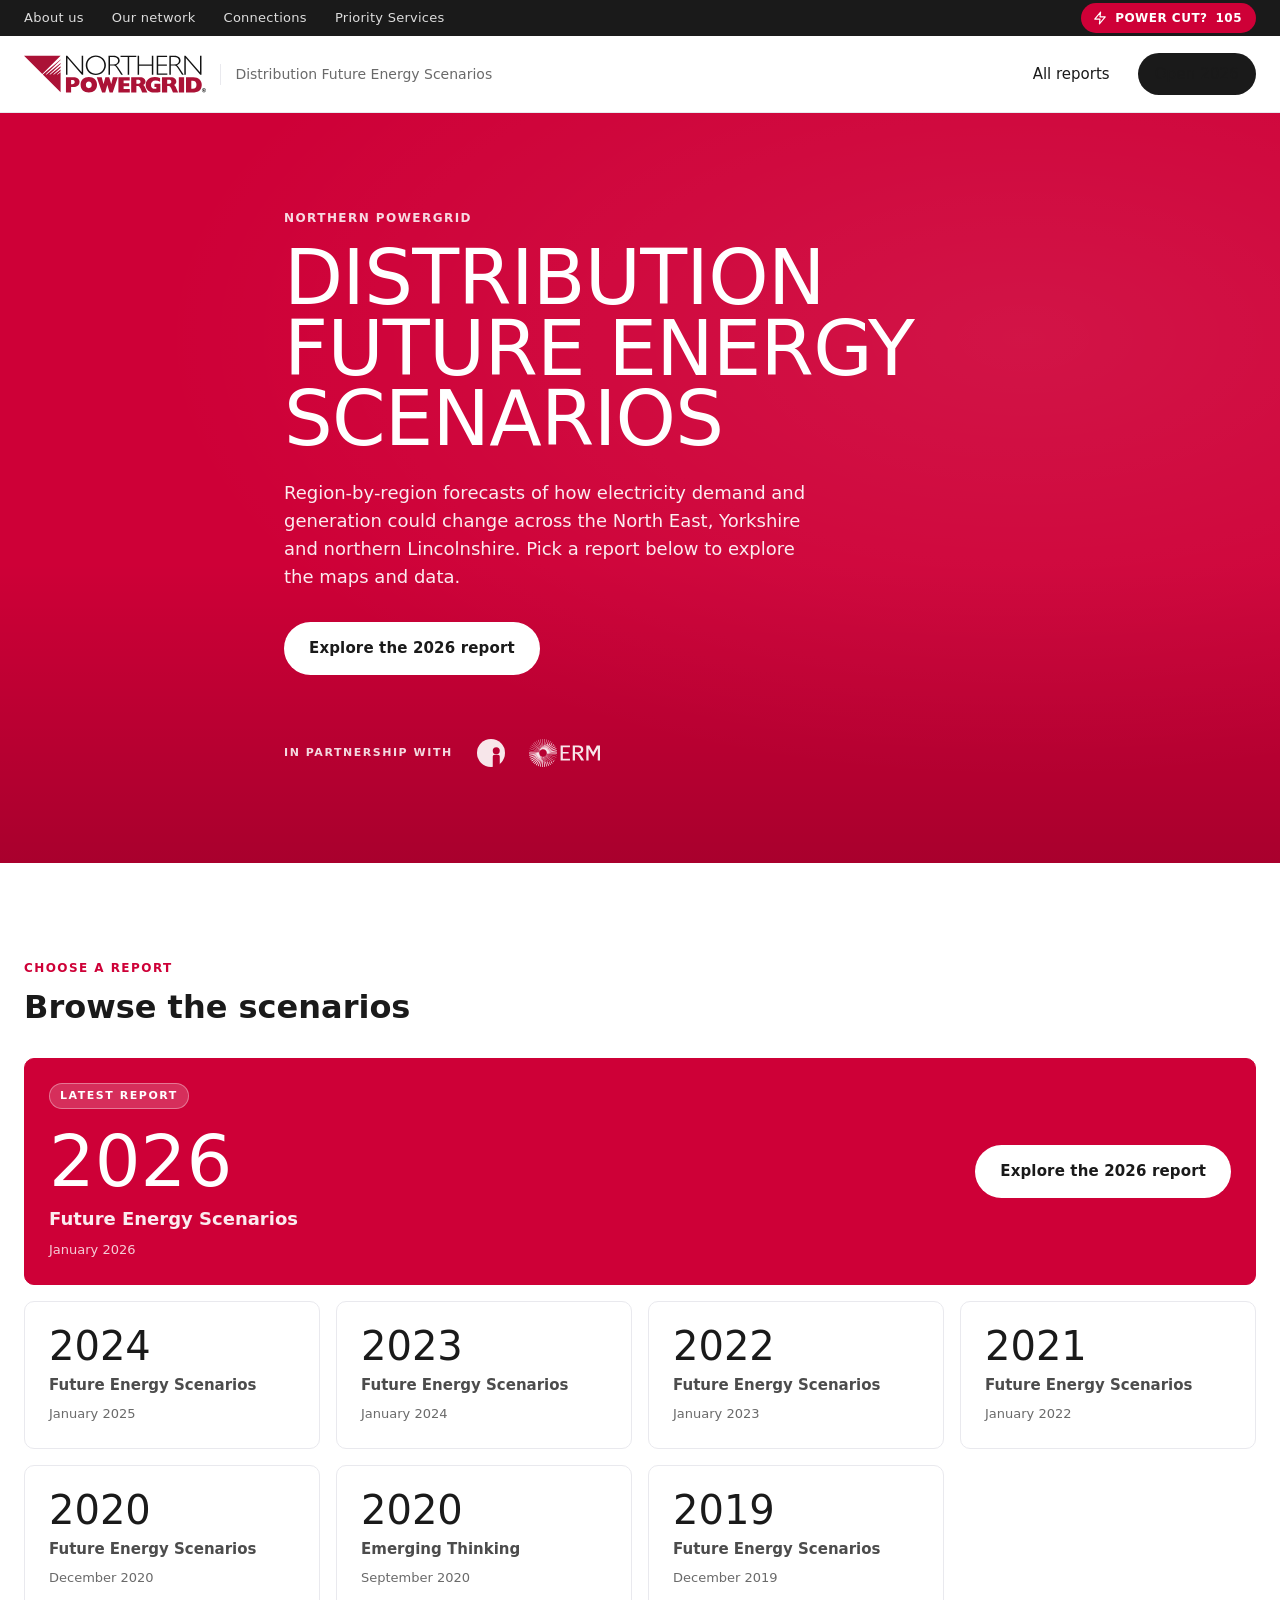
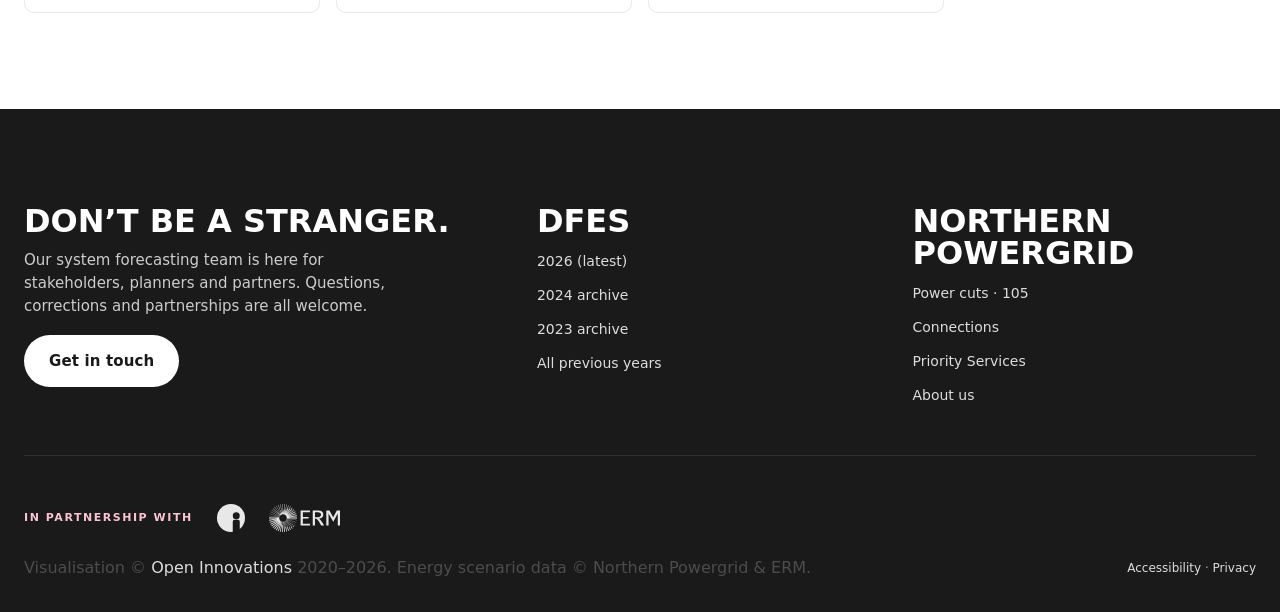
==== index.html @ 03732879 "Rebuild root landing page on the 2026 design system Replace the legacy ODI Leeds landing page with o" ====
<!DOCTYPE html>
<html lang="en">
<head>
	<meta charset="utf-8" />
	<meta name="viewport" content="width=device-width" />
	<meta http-equiv="Content-Security-Policy" content="default-src 'self'; style-src 'self' 'unsafe-inline' https://fonts.googleapis.com; img-src 'self' data:; font-src 'self' https://fonts.gstatic.com; base-uri 'self'; form-action 'self';" />
	<title>Northern Powergrid Distribution Future Energy Scenarios</title>
	<link rel="icon" href="resources/icons/favicon.ico" sizes="any" />
	<link rel="icon" type="image/svg+xml" href="resources/icons/favicon.svg" />
	<link rel="icon" type="image/png" sizes="32x32" href="resources/icons/favicon-32.png" />
	<link rel="icon" type="image/png" sizes="16x16" href="resources/icons/favicon-16.png" />
	<link rel="apple-touch-icon" sizes="180x180" href="resources/icons/apple-touch-icon.png" />
	<link rel="manifest" href="resources/icons/site.webmanifest" />
	<meta name="theme-color" content="#ce0037" />
	<link rel="preconnect" href="https://fonts.googleapis.com" />
	<link rel="preconnect" href="https://fonts.gstatic.com" crossorigin />
	<link rel="stylesheet" href="resources/tokens.css" type="text/css" />
	<link rel="stylesheet" href="resources/landing.css" type="text/css" />
</head>
<body class="theme-a">

	<div class="utility-bar">
		<div class="holder">
			<div>
				<a href="https://www.northernpowergrid.com/about-us">About us</a>
				<a href="https://www.northernpowergrid.com/our-future-business-plan">Our network</a>
				<a href="https://www.northernpowergrid.com/connections-and-services">Connections</a>
				<a href="https://www.northernpowergrid.com/priority-services">Priority Services</a>
			</div>
			<a href="https://www.northernpowergrid.com/power-cuts" class="powercut">
				<svg width="12" height="12" viewBox="0 0 24 24" fill="none" stroke="currentColor" stroke-width="2" stroke-linecap="round" stroke-linejoin="round" aria-hidden="true"><polygon points="13 2 3 14 12 14 11 22 21 10 12 10 13 2"/></svg>
				Power cut? <span>105</span>
			</a>
		</div>
	</div>

	<header class="site-header">
		<div class="holder">
			<a href="./" class="brand">
				<img src="resources/npg-logo.svg" alt="Northern Powergrid" />
				<span class="breadcrumb">Distribution Future Energy Scenarios</span>
			</a>
			<nav class="site-nav" aria-label="Primary">
				<a href="#reports">All reports</a>
				<a href="2026-DFES/index.html" class="btn btn--dark btn--sm">Open 2026</a>
			</nav>
		</div>
	</header>

	<section class="hero">
		<div class="holder">
			<p class="eyebrow">Northern Powergrid</p>
			<h1>Distribution Future Energy Scenarios</h1>
			<p class="lede">Region-by-region forecasts of how electricity demand and generation could change across the North East, Yorkshire and northern Lincolnshire. Pick a report below to explore the maps and data.</p>
			<div class="hero-cta">
				<a href="2026-DFES/index.html" class="btn btn--primary">Explore the 2026 report</a>
			</div>
			<div class="partners">
				<span class="partner-eye">In partnership with</span>
				<div class="partner-row">
					<a href="https://open-innovations.org/" title="Open Innovations"><img alt="Open Innovations" src="resources/logos/oi-square-white.svg" /></a>
					<a href="https://www.erm.com/" title="ERM"><img alt="ERM" src="resources/logos/erm.svg" /></a>
				</div>
			</div>
		</div>
	</section>

	<section class="reports" id="reports">
		<div class="holder">
			<p class="eyebrow">Choose a report</p>
			<h2>Browse the scenarios</h2>
			<div class="year-grid">
				<a class="year-card year-card--latest" href="2026-DFES/index.html">
					<span class="year-card__text">
						<span class="year-card__badge">Latest report</span>
						<span class="year-card__num">2026</span>
						<span class="year-card__label">Future Energy Scenarios</span>
						<time datetime="2026-01">January 2026</time>
					</span>
					<span class="btn btn--primary">Explore the 2026 report</span>
				</a>
				<a class="year-card" href="2024-DFES/index.html">
					<span class="year-card__num">2024</span>
					<span class="year-card__label">Future Energy Scenarios</span>
					<time datetime="2025-01">January 2025</time>
				</a>
				<a class="year-card" href="2023-DFES/index.html">
					<span class="year-card__num">2023</span>
					<span class="year-card__label">Future Energy Scenarios</span>
					<time datetime="2024-01">January 2024</time>
				</a>
				<a class="year-card" href="2022-DFES/index.html">
					<span class="year-card__num">2022</span>
					<span class="year-card__label">Future Energy Scenarios</span>
					<time datetime="2023-01">January 2023</time>
				</a>
				<a class="year-card" href="2021-DFES/index.html">
					<span class="year-card__num">2021</span>
					<span class="year-card__label">Future Energy Scenarios</span>
					<time datetime="2022-01">January 2022</time>
				</a>
				<a class="year-card" href="2020-DFES/index.html">
					<span class="year-card__num">2020</span>
					<span class="year-card__label">Future Energy Scenarios</span>
					<time datetime="2020-12">December 2020</time>
				</a>
				<a class="year-card" href="2020-emerging-thinking/index.html">
					<span class="year-card__num">2020</span>
					<span class="year-card__label">Emerging Thinking</span>
					<time datetime="2020-09">September 2020</time>
				</a>
				<a class="year-card" href="2019-DFES/index.html">
					<span class="year-card__num">2019</span>
					<span class="year-card__label">Future Energy Scenarios</span>
					<time datetime="2019-12">December 2019</time>
				</a>
			</div>
		</div>
	</section>

	<footer class="site-footer">
		<div class="holder">
			<div class="footer-top">
				<div>
					<h4>Don&rsquo;t be a stranger.</h4>
					<p>Our system forecasting team is here for stakeholders, planners and partners. Questions, corrections and partnerships are all welcome.</p>
					<a href="mailto:System.Forecasting@Northernpowergrid.com?subject=Northern%20Powergrid%20DFES" class="btn btn--primary">Get in touch</a>
				</div>
				<div class="footer-col">
					<h4>DFES</h4>
					<ul>
						<li><a href="2026-DFES/index.html">2026 (latest)</a></li>
						<li><a href="2024-DFES/index.html">2024 archive</a></li>
						<li><a href="2023-DFES/index.html">2023 archive</a></li>
						<li><a href="#reports">All previous years</a></li>
					</ul>
				</div>
				<div class="footer-col">
					<h4>Northern Powergrid</h4>
					<ul>
						<li><a href="https://www.northernpowergrid.com/power-cuts">Power cuts &middot; 105</a></li>
						<li><a href="https://www.northernpowergrid.com/connections-and-services">Connections</a></li>
						<li><a href="https://www.northernpowergrid.com/priority-services">Priority Services</a></li>
						<li><a href="https://www.northernpowergrid.com/about-us">About us</a></li>
					</ul>
				</div>
			</div>

			<div class="partners">
				<span class="partner-eye">In partnership with</span>
				<div class="partner-row">
					<a href="https://open-innovations.org/" title="Open Innovations"><img alt="Open Innovations" src="resources/logos/oi-square-white.svg" /></a>
					<a href="https://www.erm.com/" title="ERM"><img alt="ERM" src="resources/logos/erm.svg" /></a>
				</div>
			</div>

			<div class="footer-bottom">
				<p>Visualisation &copy; <a href="https://open-innovations.org/">Open Innovations</a> 2020&ndash;2026. Energy scenario data &copy; Northern Powergrid &amp; ERM.</p>
				<div>
					<a href="https://www.northernpowergrid.com/accessibility">Accessibility</a> &middot; <a href="https://www.northernpowergrid.com/privacy">Privacy</a>
				</div>
			</div>
		</div>
	</footer>
</body>
</html>
---- resources/tokens.css ----
/* =====================================================================
   Northern Powergrid, Design Tokens + Typography
   Source: Northern Powergrid Brand Guidelines v1 / 2025
   ---------------------------------------------------------------------
   Raw palette aligns with the 2025 brand guide (NPG Red #CE0037, Warm
   Maroon #651D32, Procced Black #1A1A1A). Do NOT consume raw tokens
   inside components; consume semantic tokens (--text-color-1,
   --input-color-5 etc.) so the six-theme system works.

   Note: the live site themes.css still ships the pre-2025 hexes
   (#ab1236 etc). This system leads that update; in new design work,
   these are the correct values to use.
   ===================================================================== */

/* ------------------------------
   Fonts, confirmed by brand team
   Display: Bebas Neue, the heavy condensed UPPERCASE face
   ("POWERING AHEAD WHATEVER THE WEATHER", "DON'T BE A STRANGER").
   Body: DM Sans, the humanist sans-serif for UI, body, navigation.
   ------------------------------ */
@import url('https://fonts.googleapis.com/css2?family=Bebas+Neue&family=DM+Sans:opsz,wght@9..40,400;9..40,500;9..40,600;9..40,700&display=swap');

:root {
  /* || PRIMARY, NPG Red #CE0037 (Brand Guide 4.3) */
  --red-100: #ce0037;
  --red-90:  #d31a4b;
  --red-80:  #d8335f;
  --red-70:  #dd4d73;
  --red-60:  #e36b8b;
  --red-50:  #e98ca5;
  --red-40:  #efadbf;
  --red-30:  #f5ccd7;
  --red-20:  #f9e0e7;
  --red-10:  #fcf0f3;
  --red-5:   #fef7f9;

  /* || PRIMARY, Procced Black #1A1A1A (Brand Guide 4.3) */
  --black-100: #1a1a1a;
  --black-95:  #252525;
  --black-90:  #313131;
  --black-80:  #4c4c4c;
  --black-70:  #6a6a6a;
  --black-60:  #888888;
  --black-50:  #989898;
  --black-40:  #afafaf;
  --black-30:  #c6c6c6;
  --black-20:  #dddddd;
  --black-10:  #ededed;
  --black-5:   #f6f6f6;

  /* || SECONDARY, Warm Maroon #651D32 (Brand Guide 4.4)
     Token kept under `--purple-*` for back-compat with live themes.css. */
  --white: #ffffff;
  --purple-100: #651d32;
  --purple-90:  #77384b;
  --purple-80:  #8a5363;
  --purple-70:  #9c6e7c;
  --purple-60:  #af8994;
  --purple-50:  #c1a5ad;
  --purple-40:  #d4c0c6;
  --purple-30:  #e3d6da;
  --purple-20:  #f0e8eb;
  --purple-10:  #f7f4f5;
  --purple-5:   #fbf9fa;

  /* || SECONDARY, Steel Grey #B4B4B4 (Brand Guide 4.4) */
  --steel-grey: #b4b4b4;

  /* || ACCENT, Vivid Red / Warm Red family (Brand Guide 4.5, row 4)
     Exact 7-step ramp from the guide. Legacy `--pink-*` names retained. */
  --pink-100: #651d32;  /* Warm Maroon (darkest) */
  --pink-90:  #921938;  /* Warm Red */
  --pink-80:  #b70539;  /* Deep Red */
  --pink-70:  #e40046;  /* Vivid Red */
  --pink-60:  #ff4783;
  --pink-50:  #ff74a1;
  --pink-40:  #ffa3c0;
  --pink-30:  #fac4d2;  /* computed, guide stops at 7 */
  --pink-20:  #fcd7e1;  /* computed */
  --pink-10:  #fdebf0;  /* computed */
  --pink-5:   #fef4f6;  /* computed */

  /* Named aliases for the secondary reds, preferred for new work */
  --vivid-red:    #e40046;
  --deep-red:     #b70539;
  --warm-red:     #921938;
  --warm-maroon:  #651d32;

  /* || ACCENT, Data-viz palette (Brand Guide 4.5)
     Five families × 7 steps, for charts, highlights, complex content.
     Use sparingly and intentionally. */

  /* Golden Amber #FF8E01, warnings, highlights */
  --amber-100: #ff6f00;
  --amber-90:  #ff8e01;
  --amber-80:  #ffb200;
  --amber-70:  #fec107;
  --amber-60:  #ffd200;
  --amber-40:  #ffe981;
  --amber-20:  #fff4c2;

  /* Teal Green #38C598, success, positive, eco */
  --teal-100: #00594d;
  --teal-90:  #017766;
  --teal-80:  #028b77;
  --teal-70:  #31b39f;
  --teal-60:  #5dc1b4;
  --teal-40:  #8fdcce;
  --teal-20:  #d4fff6;

  /* Vivid Blue #0780FD, info, links in accent contexts */
  --blue-100: #002b56;
  --blue-90:  #0351a1;
  --blue-80:  #296dc4;
  --blue-70:  #0099ff;
  --blue-60:  #73b8fd;
  --blue-40:  #a4d0ff;
  --blue-20:  #d1e7ff;

  /* Soft Steel #5840FB, tech/innovation accent (brand guide swatch) */
  --soft-steel-100: #5840fb;

  /* Neutral Grey ramp (Brand Guide 4.5, row 5) */
  --neutral-100: #494949;
  --neutral-90:  #676767;
  --neutral-80:  #727272;
  --neutral-70:  #868686;
  --neutral-60:  #c5c5c5;
  --neutral-40:  #dedede;
  --neutral-20:  #eeeeee;

  /* Legacy Navy tokens, retained for live themes.css compatibility */
  --navy-100: #1e1e51;
  --navy-90:  #353562;
  --navy-80:  #4b4b74;
  --navy-70:  #626285;
  --navy-60:  #787897;
  --navy-50:  #8f8fa8;
  --navy-40:  #a5a5b9;
  --navy-30:  #bcbccb;
  --navy-25:  #f8f8fa;
  --navy-20:  #d2d2dc;
  --navy-10:  #e9e9ee;
  --navy-5:   #f4f4f7;

  /* || UTILITY (legacy), superseded by --teal-* for new work */
  --green-100: #3b7f81;
  --green-60:  #8fdcce;
  --green-40:  #c2ede5;
  --green-10:  #e8f8f6;

  --theme-d-background: #f6f6f6;

  /* || GRADIENT (Brand Guide 4.6)
     Maroon → Deep Red. Use sparingly as backdrop, not main content area. */
  --gradient-maroon-start: #480818;
  --gradient-deepred-end:  #a21033;
  --gradient-brand:    linear-gradient(135deg, #480818 0%, #a21033 100%);
  --gradient-brand-v:  linear-gradient(180deg, #480818 0%, #a21033 100%);
  --gradient-brand-h:  linear-gradient(90deg,  #480818 0%, #a21033 100%);

  /* || TYPOGRAPHY */
  --font-display: 'Bebas Neue', 'Barlow Condensed', 'Oswald', system-ui, sans-serif;
  --font-body:    'DM Sans', system-ui, -apple-system, 'Segoe UI', Roboto, sans-serif;

  /* Type scale */
  --fs-display: 64px;  --lh-display: 0.95;  --tr-display: -0.01em;
  --fs-h1:      44px;  --lh-h1:      1.02;  --tr-h1:      -0.01em;
  --fs-h2:      32px;  --lh-h2:      1.15;
  --fs-h3:      24px;  --lh-h3:      1.25;
  --fs-h4:      18px;  --lh-h4:      1.35;
  --fs-body-lg: 18px;  --lh-body-lg: 1.55;
  --fs-body:    16px;  --lh-body:    1.5;
  --fs-small:   14px;  --lh-small:   1.45;
  --fs-caption: 12px;  --lh-caption: 1.35;
  --fs-eyebrow: 12px;  --tr-eyebrow: 0.12em;

  /* Weights, Bebas Neue only ships 400 */
  --fw-display: 400;
  --fw-heavy: 700;
  --fw-bold: 700;
  --fw-semibold: 600;
  --fw-medium: 500;
  --fw-regular: 400;

  /* Spacing (4px base) */
  --sp-0:  0;
  --sp-1:  4px;
  --sp-2:  8px;
  --sp-3:  12px;
  --sp-4:  16px;
  --sp-5:  24px;
  --sp-6:  32px;
  --sp-7:  48px;
  --sp-8:  64px;
  --sp-9:  96px;
  --sp-10: 128px;

  /* Radius */
  --r-sm:   6px;   /* inputs, chips */
  --r-md:   10px;  /* cards */
  --r-lg:   16px;  /* large surfaces */
  --r-pill: 999px; /* primary CTAs */

  /* Elevation; almost always 'none' on NP. Cards use 1px border */
  --shadow-none: none;
  --shadow-sm:   0 1px 2px rgba(19,19,19,0.06);
  --shadow-md:   0 4px 12px rgba(19,19,19,0.08);
  --shadow-lg:   0 12px 32px rgba(19,19,19,0.12);

  /* Motion */
  --dur-fast:   150ms;
  --dur-normal: 200ms;
  --dur-slow:   300ms;
  --ease-std:   cubic-bezier(0.2, 0, 0, 1);
  --ease-enter: cubic-bezier(0, 0, 0, 1);
  --ease-exit:  cubic-bezier(0.4, 0, 1, 1);

  /* Layout */
  --max-content-width: 1280px;
  --gutter-desktop: 24px;
  --gutter-mobile:  16px;
  --min-tap-target: 44px;
}

/* =====================================================================
   THEMES, verbatim from production themes.css
   Every component consumes these semantic tokens, never raw palette.
   ===================================================================== */

.theme-a,
:root {
  --text-color-1:           var(--black-100);
  --text-color-2:           var(--black-80);
  --text-color-3:           var(--black-70);
  --text-color-disabled:    var(--black-50);
  --text-color-featured:    var(--red-100);
  --background-color:       var(--white);
  --background-color-breadcrumb: var(--purple-5);
  --bullet-color:           var(--purple-10);
  --download-link-border:   var(--black-100);
  --download-link-focus:    var(--purple-20);
  --featured-news-hover-background: var(--red-100);
  --timeline-color-1:       var(--purple-100);
  --timeline-color-2:       var(--white);
  --timeline-color-3:       var(--black-100);
  --bg-image-hover-background: var(--red-100);
  --carousel-navigation-color: var(--navy-10);
  --card-border-color:      var(--navy-10);
  --input-color-1:          var(--white);
  --input-color-2:          var(--black-100);
  --input-color-3:          var(--navy-20);
  --input-color-4:          var(--purple-20);
  --input-color-5:          var(--red-100);
  --input-color-6:          var(--black-60);
  --input-color-7:          var(--navy-5);
}
.theme-a { background-color: var(--background-color); }

.theme-b {
  --text-color-1:           var(--white);
  --text-color-2:           var(--black-10);
  --text-color-3:           var(--black-10);
  --text-color-disabled:    var(--black-40);
  --background-color:       var(--black-100);
  --background-color-breadcrumb: var(--black-90);
  --bullet-color:           var(--black-80);
  --download-link-border:   var(--white);
  --download-link-focus:    var(--purple-20);
  --timeline-color-1:       var(--red-20);
  --timeline-color-2:       var(--black-100);
  --timeline-color-3:       var(--black-50);
  --carousel-navigation-color: var(--black-80);
  --card-border-color:      var(--black-80);
  background-color: var(--background-color);
}

.theme-c {
  --text-color-1:           var(--white);
  --text-color-2:           var(--white);
  --text-color-3:           var(--white);
  --text-color-disabled:    var(--red-30);
  --background-color:       var(--red-100);
  --background-color-breadcrumb: var(--red-90);
  --bullet-color:           var(--red-80);
  --download-link-border:   var(--white);
  --download-link-focus:    var(--purple-20);
  --timeline-color-1:       var(--white);
  --timeline-color-2:       var(--black-100);
  --timeline-color-3:       var(--red-50);
  --featured-news-hover-background: var(--black-100);
  --carousel-navigation-color: var(--red-50);
  --card-border-color:      var(--red-70);
  --bg-image-hover-background: var(--black-100);
  background-color: var(--background-color);
}

.theme-d {
  --text-color-1:           var(--black-100);
  --text-color-2:           var(--black-80);
  --text-color-3:           var(--black-70);
  --text-color-disabled:    var(--black-50);
  --background-color:       var(--theme-d-background);
  --background-color-breadcrumb: var(--navy-5);
  --bullet-color:           var(--purple-10);
  --download-link-border:   var(--black-100);
  --download-link-focus:    var(--purple-20);
  --timeline-color-1:       var(--purple-100);
  --timeline-color-2:       var(--white);
  --timeline-color-3:       var(--black-100);
  --carousel-navigation-color: var(--navy-30);
  --card-border-color:      var(--navy-10);
  --input-color-1:          var(--white);
  --input-color-2:          var(--black-100);
  --input-color-3:          var(--navy-20);
  --input-color-4:          var(--purple-20);
  --input-color-5:          var(--red-100);
  --input-color-6:          var(--black-60);
  --input-color-7:          var(--navy-10);
  background-color: var(--background-color);
}

.theme-e {
  --text-color-1:           var(--black-100);
  --text-color-2:           var(--black-80);
  --text-color-3:           var(--black-70);
  --text-color-disabled:    var(--black-50);
  --background-color:       var(--pink-5);
  --background-color-breadcrumb: var(--pink-10);
  --bullet-color:           var(--pink-10);
  --download-link-border:   var(--black-100);
  --download-link-focus:    var(--purple-20);
  --timeline-color-1:       var(--purple-100);
  --timeline-color-2:       var(--white);
  --timeline-color-3:       var(--black-100);
  --carousel-navigation-color: var(--navy-30);
  --card-border-color:      var(--purple-10);
  --input-color-1:          var(--white);
  --input-color-2:          var(--black-100);
  --input-color-3:          var(--purple-20);
  --input-color-4:          var(--purple-20);
  --input-color-5:          var(--red-100);
  --input-color-6:          var(--black-60);
  --input-color-7:          var(--purple-10);
  background-color: var(--background-color);
}

.theme-background-image {
  --text-color-1:           var(--white);
  --text-color-2:           var(--white);
  --text-color-3:           var(--white);
  --text-color-disabled:    var(--black-50);
  --text-color-featured:    var(--red-20);
  --background-color:       transparent;
  --background-color-breadcrumb: var(--purple-5);
  --bullet-color:           var(--purple-10);
  --download-link-border:   var(--black-100);
  --download-link-focus:    var(--purple-20);
}

/* Collapse adjacent same-theme sections' vertical rhythm */
.main-page-content > :not(#breadcrumbs-container).theme-a + .theme-a,
.main-page-content > :not(#breadcrumbs-container).theme-b + .theme-b,
.main-page-content > :not(#breadcrumbs-container).theme-c + .theme-c,
.main-page-content > :not(#breadcrumbs-container).theme-d + .theme-d,
.main-page-content > :not(#breadcrumbs-container).theme-e + .theme-e {
  padding-top: 0;
  margin-top: 0;
}

/* =====================================================================
   Semantic type classes; use these instead of ad-hoc font rules
   ===================================================================== */
body {
  font-family: var(--font-body);
  font-size: var(--fs-body);
  line-height: var(--lh-body);
  color: var(--text-color-1);
  background: var(--background-color);
  -webkit-font-smoothing: antialiased;
  -moz-osx-font-smoothing: grayscale;
}

.display,
.display-text {
  font-family: var(--font-display);
  font-weight: var(--fw-display);
  font-size: var(--fs-display);
  line-height: var(--lh-display);
  letter-spacing: var(--tr-display);
  text-transform: uppercase;
  color: var(--text-color-1);
  margin: 0;
}

h1, .h1, .heading-text {
  font-family: var(--font-display);
  font-weight: var(--fw-display);
  font-size: var(--fs-h1);
  line-height: var(--lh-h1);
  letter-spacing: var(--tr-h1);
  text-transform: uppercase;
  color: var(--text-color-1);
  margin: 0;
}

h2, .h2 {
  font-family: var(--font-display);
  font-weight: var(--fw-heavy);
  font-size: var(--fs-h2);
  line-height: var(--lh-h2);
  color: var(--text-color-1);
  margin: 0;
}

h3, .h3 {
  font-family: var(--font-body);
  font-weight: var(--fw-bold);
  font-size: var(--fs-h3);
  line-height: var(--lh-h3);
  color: var(--text-color-1);
  margin: 0;
}

h4, .h4, .subheading-text {
  font-family: var(--font-body);
  font-weight: var(--fw-semibold);
  font-size: var(--fs-h4);
  line-height: var(--lh-h4);
  color: var(--text-color-2);
  margin: 0;
}

p, .body-text, .list-item {
  font-family: var(--font-body);
  font-size: var(--fs-body);
  line-height: var(--lh-body);
  color: var(--text-color-2);
  margin: 0;
}

.body-lg {
  font-size: var(--fs-body-lg);
  line-height: var(--lh-body-lg);
}

.small {
  font-size: var(--fs-small);
  line-height: var(--lh-small);
}

.caption {
  font-size: var(--fs-caption);
  line-height: var(--lh-caption);
  color: var(--text-color-3);
}

.eyebrow {
  font-family: var(--font-body);
  font-weight: var(--fw-bold);
  font-size: var(--fs-eyebrow);
  letter-spacing: var(--tr-eyebrow);
  text-transform: uppercase;
  color: var(--text-color-featured, var(--text-color-2));
  margin: 0 0 var(--sp-3) 0;
}

.text-featured {
  --text-color-1: var(--text-color-featured);
  --text-color-2: var(--text-color-featured);
  color: var(--text-color-featured);
}

/* Bullet (used inside text blocks per source CSS) */
.bullet { background-color: var(--bullet-color); }
---- resources/landing.css ----
/* DFES landing page chrome, built on the 2026 design tokens */

* { box-sizing: border-box; }
html, body { margin: 0; padding: 0; }
html { color-scheme: light; }
img { display: block; max-width: 100%; }
a { color: inherit; }

.holder {
  width: 100%;
  max-width: 1280px;
  margin: 0 auto;
  padding: 0 var(--sp-5);
}

/* utility bar */
.utility-bar {
  background: var(--black-100);
  color: var(--white);
  font-size: 13px;
}
.utility-bar .holder {
  display: flex;
  align-items: center;
  justify-content: space-between;
  height: 36px;
}
.utility-bar a {
  color: rgba(255,255,255,0.85);
  text-decoration: none;
  margin-left: var(--sp-5);
  font-weight: 500;
  letter-spacing: 0.02em;
  transition: color var(--dur-normal) var(--ease-std);
}
.utility-bar > .holder > div > a:first-child { margin-left: 0; }
.utility-bar a:hover { color: var(--white); }
.utility-bar .powercut {
  display: inline-flex;
  align-items: center;
  gap: 8px;
  margin-left: 0;
  background: var(--red-100);
  color: var(--white);
  padding: 6px 14px 6px 12px;
  border-radius: var(--r-pill);
  font-weight: 700;
  font-size: 12px;
  letter-spacing: 0.04em;
  text-transform: uppercase;
  transition: background var(--dur-normal) var(--ease-std);
}
@media (hover: hover) { .utility-bar .powercut:hover { background: var(--black-100); color: var(--white); } }
.utility-bar .powercut svg { width: 14px; height: 14px; }

/* site header */
.site-header {
  background: var(--white);
  border-bottom: 1px solid var(--navy-10);
  position: sticky;
  top: 0;
  z-index: 1050;
}
.site-header .holder {
  display: flex;
  align-items: center;
  justify-content: space-between;
  height: 76px;
}
.brand {
  display: inline-flex;
  align-items: center;
  gap: 14px;
  text-decoration: none;
}
.brand img { height: 38px; width: auto; }
.brand .breadcrumb {
  color: var(--black-70);
  font-size: 14px;
  border-left: 1px solid var(--navy-10);
  padding-left: 14px;
  font-weight: 500;
}
.site-nav {
  display: flex;
  align-items: center;
  gap: 28px;
}
.site-nav a {
  color: var(--black-100);
  text-decoration: none;
  font-weight: 500;
  font-size: 15px;
}
.site-nav a:hover { color: var(--red-100); }

/* buttons */
.btn {
  display: inline-flex;
  align-items: center;
  justify-content: center;
  gap: 10px;
  padding: 14px 24px;
  border-radius: var(--r-pill);
  font-family: var(--font-body);
  font-weight: 600;
  font-size: 15px;
  text-decoration: none;
  letter-spacing: 0.01em;
  transition: background var(--dur-normal) var(--ease-std), color var(--dur-normal) var(--ease-std), border-color var(--dur-normal) var(--ease-std), transform var(--dur-fast);
  border: 1.5px solid transparent;
  white-space: nowrap;
}
.btn:active { transform: translateY(1px); }
.btn--primary { background: var(--white); color: var(--black-100); }
@media (hover: hover) { .btn--primary:hover { background: var(--black-100); color: var(--white); } }
.btn--dark { background: var(--black-100); color: var(--white); }
@media (hover: hover) { .btn--dark:hover { background: var(--red-100); color: var(--white); } }
.btn--outline { background: transparent; color: var(--black-100); border-color: var(--black-100); }
@media (hover: hover) { .btn--outline:hover { background: var(--black-100); color: var(--white); } }
.btn--sm { padding: 9px 16px; font-size: 13px; gap: 6px; }

/* hero */
.hero {
  position: relative;
  background: var(--red-100);
  color: var(--white);
  overflow: hidden;
  isolation: isolate;
}
.hero::after {
  content: "";
  position: absolute; inset: 0;
  background: radial-gradient(ellipse at 80% 30%, rgba(255,255,255,0.08), transparent 60%),
              linear-gradient(180deg, transparent 60%, rgba(0,0,0,0.18));
  pointer-events: none;
  z-index: 1;
}
.hero .holder {
  position: relative;
  z-index: 2;
  padding-top: var(--sp-9);
  padding-bottom: var(--sp-9);
  max-width: 760px;
}
.hero .eyebrow {
  color: rgba(255,255,255,0.85);
  margin-bottom: var(--sp-4);
}
.hero h1 {
  color: var(--white);
  font-size: clamp(48px, 6vw, 88px);
  line-height: 0.92;
  margin-bottom: var(--sp-5);
}
.hero p.lede {
  color: rgba(255,255,255,0.92);
  font-size: 18px;
  line-height: 1.55;
  max-width: 540px;
  margin-bottom: var(--sp-6);
}
.hero-cta { display: flex; gap: var(--sp-3); flex-wrap: wrap; }
.hero .partners { margin-top: var(--sp-8); margin-bottom: 0; }
.hero .partners .partner-eye { color: rgba(255,255,255,0.85); }

/* report cards */
.reports {
  background: var(--background-color);
  padding-top: var(--sp-9);
  padding-bottom: var(--sp-9);
}
.reports .eyebrow { color: var(--red-100); }
.reports h2 { margin-bottom: var(--sp-6); }
.year-grid {
  display: grid;
  grid-template-columns: repeat(auto-fill, minmax(240px, 1fr));
  gap: var(--sp-4);
}
.year-card {
  display: flex;
  flex-direction: column;
  gap: var(--sp-2);
  padding: var(--sp-5);
  border: 1px solid var(--card-border-color);
  border-radius: var(--r-md);
  background: var(--white);
  color: var(--text-color-1);
  text-decoration: none;
  transition: border-color var(--dur-normal) var(--ease-std), transform var(--dur-normal) var(--ease-std);
}
@media (hover: hover) { .year-card:hover { border-color: var(--red-100); transform: translateY(-2px); } }
.year-card__num { font-family: var(--font-display); font-size: 40px; line-height: 1; }
.year-card__label { font-weight: 600; font-size: 15px; color: var(--text-color-2); }
.year-card time { font-size: 13px; color: var(--text-color-3); }

/* featured latest report */
.year-card--latest {
  grid-column: 1 / -1;
  flex-direction: row;
  align-items: center;
  justify-content: space-between;
  flex-wrap: wrap;
  gap: var(--sp-5);
  background: var(--red-100);
  border-color: var(--red-100);
  color: var(--white);
}
@media (hover: hover) { .year-card--latest:hover { border-color: var(--white); transform: translateY(-2px); } }
.year-card--latest .year-card__text { display: flex; flex-direction: column; gap: var(--sp-2); }
.year-card--latest .year-card__badge {
  align-self: flex-start;
  font-size: 11px;
  font-weight: 700;
  letter-spacing: 0.14em;
  text-transform: uppercase;
  color: var(--white);
  background: rgba(255,255,255,0.18);
  border: 1px solid rgba(255,255,255,0.35);
  padding: 4px 10px;
  border-radius: var(--r-pill);
  margin-bottom: var(--sp-2);
}
.year-card--latest .year-card__num { font-size: 72px; }
.year-card--latest .year-card__label { color: rgba(255,255,255,0.92); font-size: 18px; }
.year-card--latest time { color: rgba(255,255,255,0.8); }

/* footer */
.site-footer {
  background: var(--black-100);
  color: var(--white);
  padding-top: var(--sp-9);
  padding-bottom: var(--sp-6);
}
.footer-top {
  display: grid;
  grid-template-columns: 1.4fr 1fr 1fr;
  gap: var(--sp-6);
  margin-bottom: var(--sp-7);
  padding-bottom: var(--sp-7);
  border-bottom: 1px solid rgba(255,255,255,0.1);
}
.footer-top h4 {
  font-family: var(--font-display);
  font-size: 32px;
  line-height: 1;
  margin-bottom: var(--sp-3);
  color: var(--white);
  text-transform: uppercase;
}
.footer-top p { color: rgba(255,255,255,0.78); font-size: 15px; line-height: 1.55; max-width: 380px; margin-bottom: var(--sp-4); }
.footer-col ul { list-style: none; margin: 0; padding: 0; display: flex; flex-direction: column; gap: 10px; }
.footer-col a { color: rgba(255,255,255,0.85); text-decoration: none; font-size: 14px; font-weight: 500; }
.footer-col a:hover { color: var(--white); text-decoration: underline; }
.partners {
  display: flex;
  align-items: center;
  gap: var(--sp-5);
  margin-bottom: var(--sp-5);
}
.partners .partner-eye { font-size: 11px; letter-spacing: 0.14em; text-transform: uppercase; color: var(--pink-30); font-weight: 700; }
.partners .partner-row { display: flex; gap: var(--sp-5); align-items: center; }
.partners .partner-row img { height: 28px; opacity: 0.9; }
.footer-bottom {
  display: flex;
  justify-content: space-between;
  align-items: center;
  font-size: 12px;
  color: rgba(255,255,255,0.6);
  flex-wrap: wrap;
  gap: var(--sp-3);
}
.footer-bottom a { color: rgba(255,255,255,0.85); text-decoration: none; }
.footer-bottom a:hover { color: var(--white); }

/* responsive */
@media (max-width: 840px) {
  .footer-top { grid-template-columns: 1fr; }
  .site-header .holder { padding-top: 12px; padding-bottom: 12px; gap: 14px; }
  .brand .breadcrumb { display: none; }
  .site-nav { gap: 16px; }
  .site-nav a { font-size: 14px; }
  .site-nav .btn { padding: 6px 12px; font-size: 13px; }
  .year-card--latest .year-card__num { font-size: 56px; }
}
@media (max-width: 560px) {
  .site-nav a:not(.btn) { display: none; }
  .utility-bar .holder > div { display: none; }
}
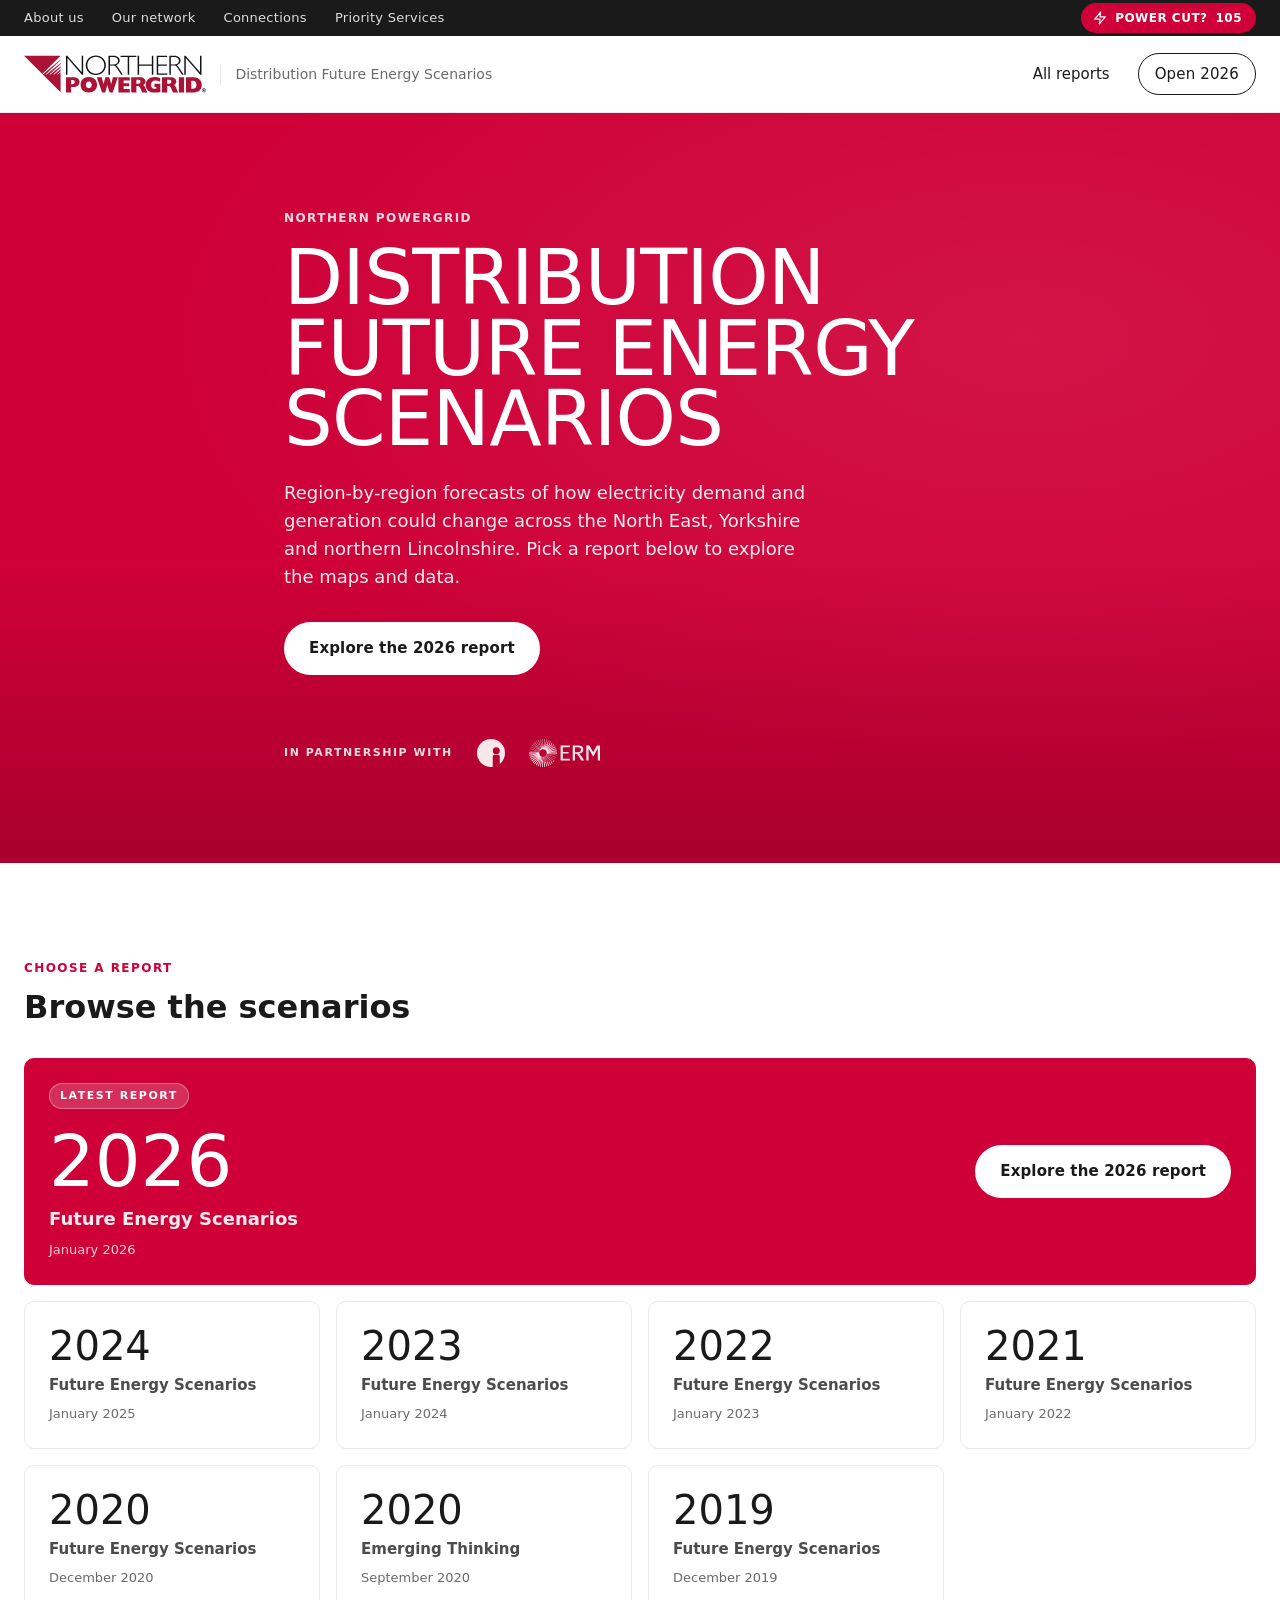
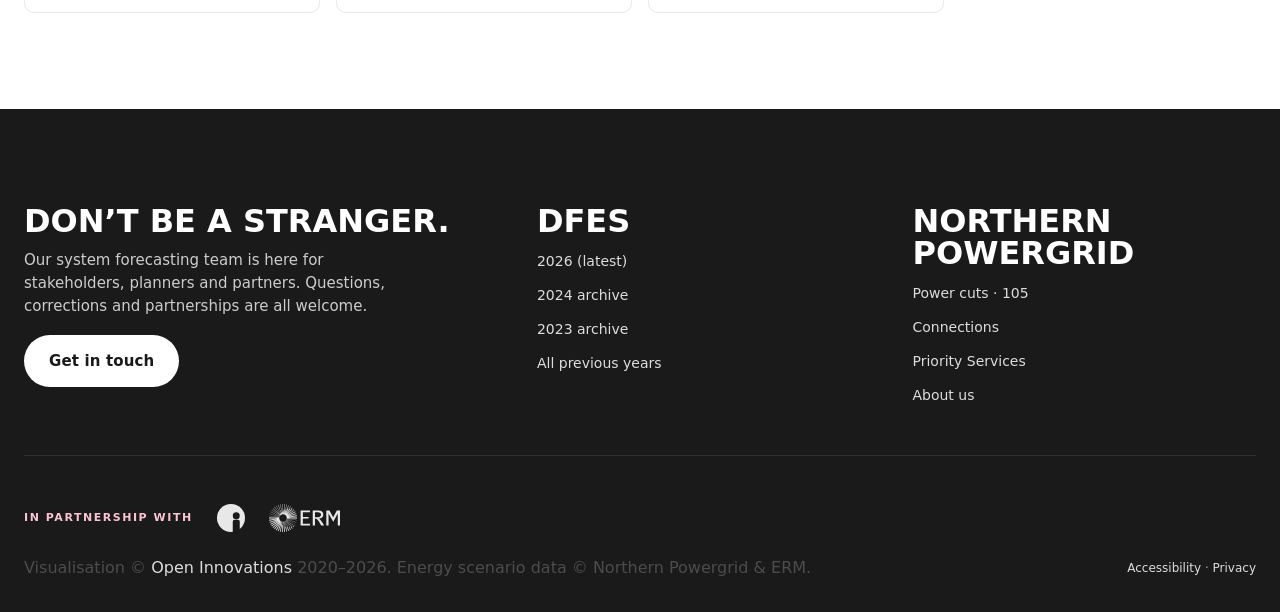
==== commit b83a24de: "Fix header CTA contrast and mobile power cut alignment Use the outline button style for the Open 202" ====
--- a/index.html
+++ b/index.html
@@ -42,7 +42,7 @@
 			</a>
 			<nav class="site-nav" aria-label="Primary">
 				<a href="#reports">All reports</a>
-				<a href="2026-DFES/index.html" class="btn btn--dark btn--sm">Open 2026</a>
+				<a href="2026-DFES/index.html" class="btn btn--outline btn--sm">Open 2026</a>
 			</nav>
 		</div>
 	</header>
--- a/resources/landing.css
+++ b/resources/landing.css
@@ -286,4 +286,5 @@
 @media (max-width: 560px) {
   .site-nav a:not(.btn) { display: none; }
   .utility-bar .holder > div { display: none; }
-}
+  .utility-bar .powercut { margin-left: auto; }
+}
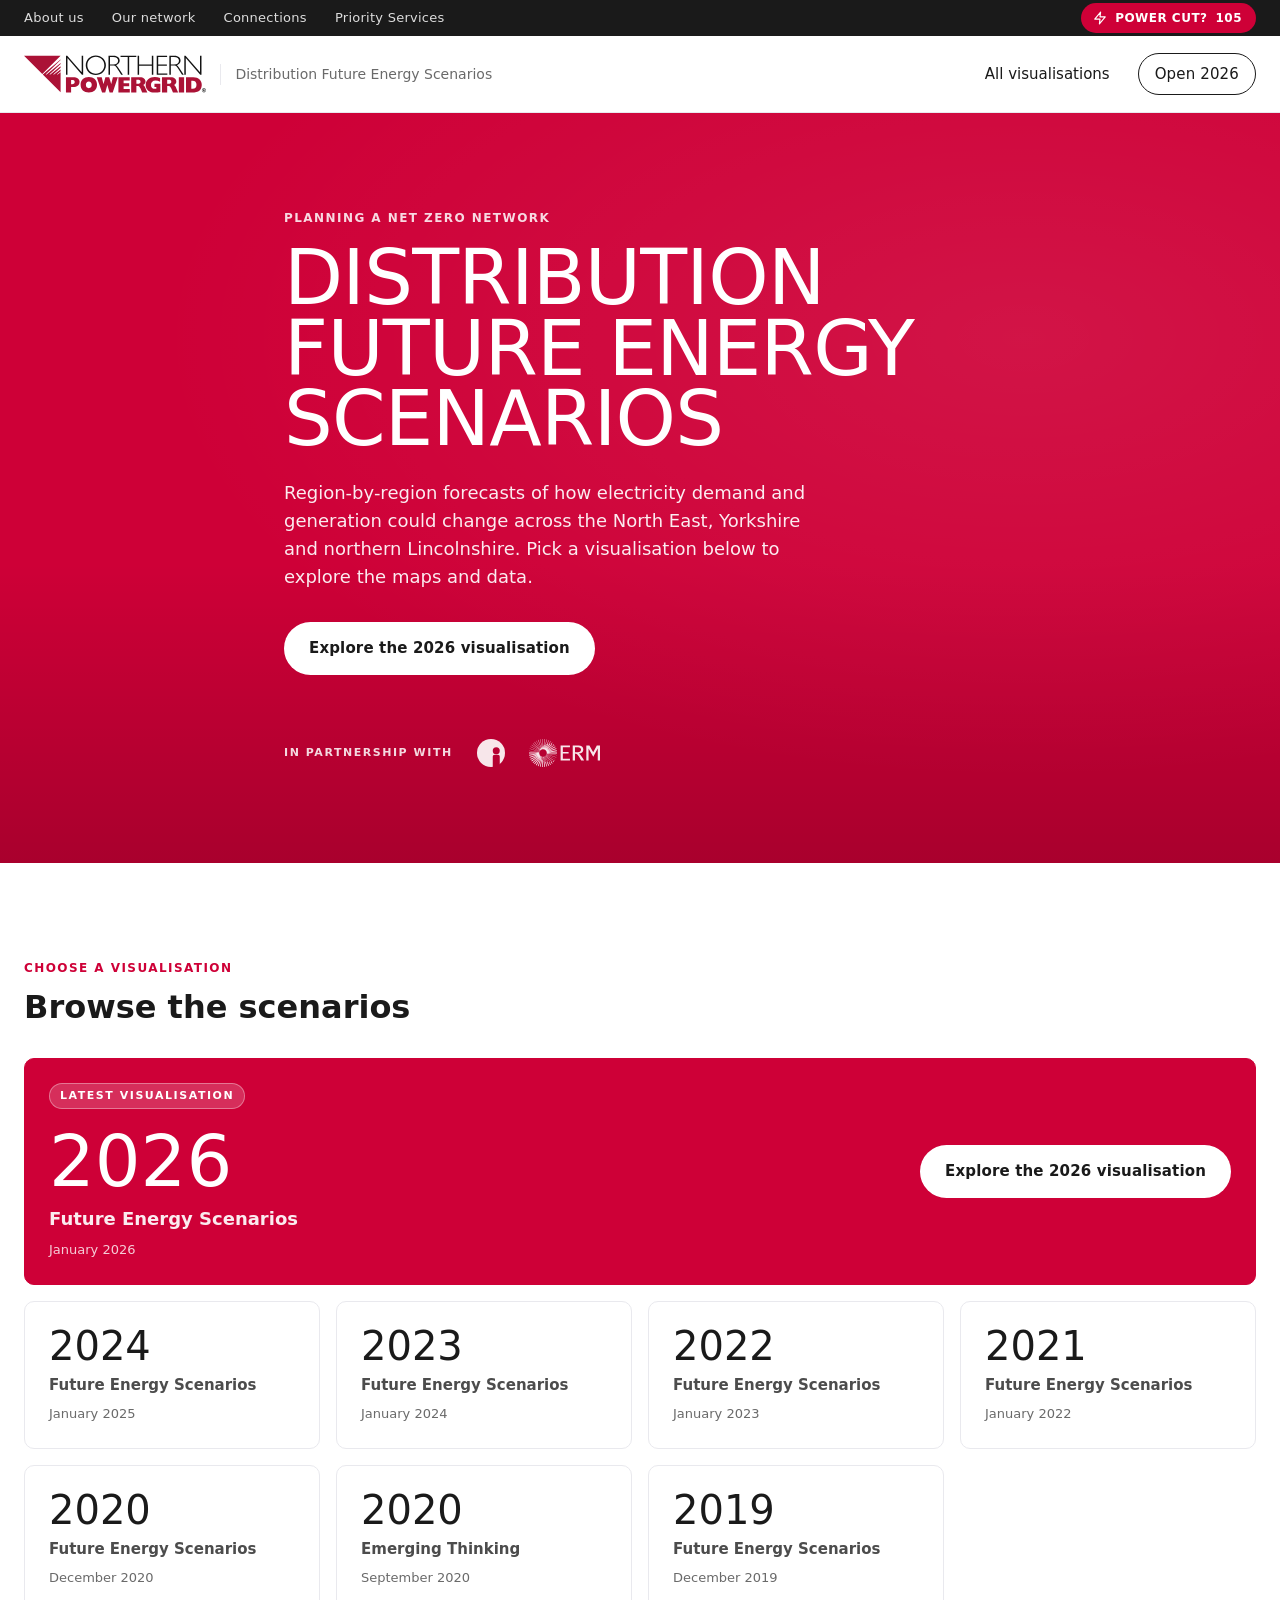
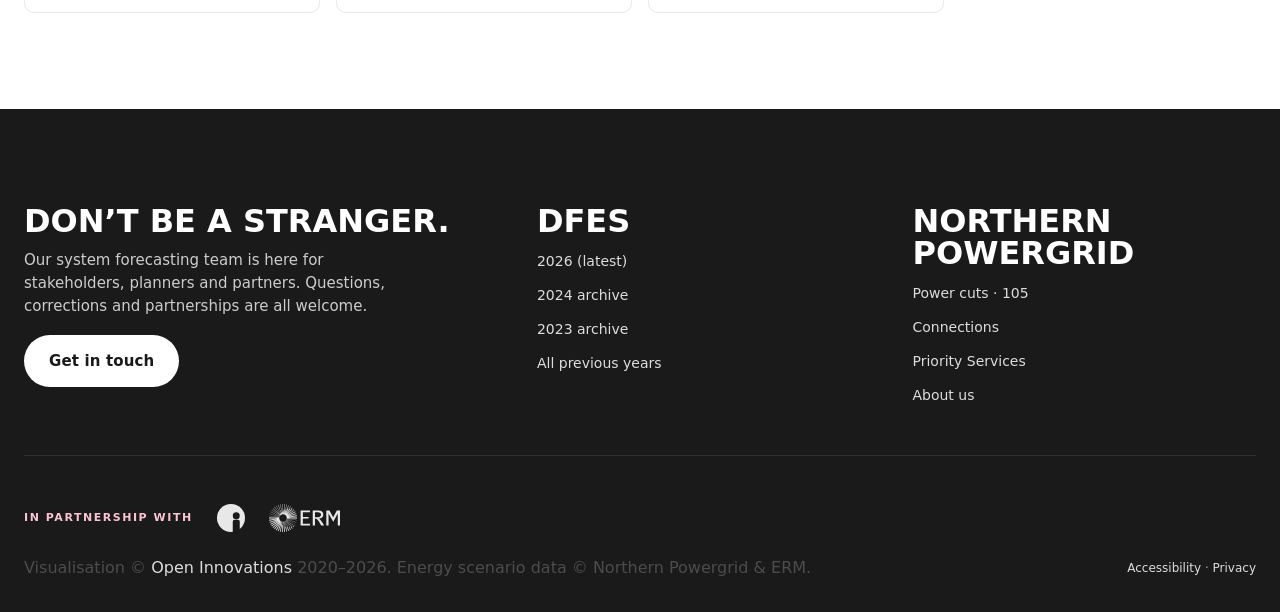
==== commit ece1c495: "Call the landing entries visualisations not reports Avoid confusion with the separate published PDF " ====
--- a/index.html
+++ b/index.html
@@ -18,6 +18,8 @@
 	<link rel="stylesheet" href="resources/landing.css" type="text/css" />
 </head>
 <body class="theme-a">
+
+	<a class="skip-to-content" href="#main-content">Skip to content</a>
 
 	<div class="utility-bar">
 		<div class="holder">
@@ -41,19 +43,21 @@
 				<span class="breadcrumb">Distribution Future Energy Scenarios</span>
 			</a>
 			<nav class="site-nav" aria-label="Primary">
-				<a href="#reports">All reports</a>
+				<a href="#reports">All visualisations</a>
 				<a href="2026-DFES/index.html" class="btn btn--outline btn--sm">Open 2026</a>
 			</nav>
 		</div>
 	</header>
 
+	<main id="main-content" tabindex="-1">
+
 	<section class="hero">
 		<div class="holder">
-			<p class="eyebrow">Northern Powergrid</p>
+			<p class="eyebrow">Planning a net zero network</p>
 			<h1>Distribution Future Energy Scenarios</h1>
-			<p class="lede">Region-by-region forecasts of how electricity demand and generation could change across the North East, Yorkshire and northern Lincolnshire. Pick a report below to explore the maps and data.</p>
+			<p class="lede">Region-by-region forecasts of how electricity demand and generation could change across the North East, Yorkshire and northern Lincolnshire. Pick a visualisation below to explore the maps and data.</p>
 			<div class="hero-cta">
-				<a href="2026-DFES/index.html" class="btn btn--primary">Explore the 2026 report</a>
+				<a href="2026-DFES/index.html" class="btn btn--primary">Explore the 2026 visualisation</a>
 			</div>
 			<div class="partners">
 				<span class="partner-eye">In partnership with</span>
@@ -67,17 +71,17 @@
 
 	<section class="reports" id="reports">
 		<div class="holder">
-			<p class="eyebrow">Choose a report</p>
+			<p class="eyebrow">Choose a visualisation</p>
 			<h2>Browse the scenarios</h2>
 			<div class="year-grid">
 				<a class="year-card year-card--latest" href="2026-DFES/index.html">
 					<span class="year-card__text">
-						<span class="year-card__badge">Latest report</span>
+						<span class="year-card__badge">Latest visualisation</span>
 						<span class="year-card__num">2026</span>
 						<span class="year-card__label">Future Energy Scenarios</span>
 						<time datetime="2026-01">January 2026</time>
 					</span>
-					<span class="btn btn--primary">Explore the 2026 report</span>
+					<span class="btn btn--primary">Explore the 2026 visualisation</span>
 				</a>
 				<a class="year-card" href="2024-DFES/index.html">
 					<span class="year-card__num">2024</span>
@@ -117,6 +121,8 @@
 			</div>
 		</div>
 	</section>
+
+	</main>
 
 	<footer class="site-footer">
 		<div class="holder">
--- a/resources/landing.css
+++ b/resources/landing.css
@@ -5,6 +5,24 @@
 html { color-scheme: light; }
 img { display: block; max-width: 100%; }
 a { color: inherit; }
+
+/* Skip to content link, off-screen until it receives keyboard focus */
+.skip-to-content {
+  position: absolute;
+  left: 8px;
+  top: -56px;
+  z-index: 2000;
+  padding: 10px 16px;
+  background: var(--black-100);
+  color: var(--white);
+  border-radius: var(--r-sm);
+  font: inherit;
+  font-weight: 600;
+  text-decoration: none;
+}
+.skip-to-content:focus {
+  top: 8px;
+}
 
 .holder {
   width: 100%;
@@ -114,10 +132,14 @@
 .btn:active { transform: translateY(1px); }
 .btn--primary { background: var(--white); color: var(--black-100); }
 @media (hover: hover) { .btn--primary:hover { background: var(--black-100); color: var(--white); } }
+@media (hover: hover) { .site-footer .btn--primary:hover { background: var(--warm-maroon); color: var(--white); } }
 .btn--dark { background: var(--black-100); color: var(--white); }
 @media (hover: hover) { .btn--dark:hover { background: var(--red-100); color: var(--white); } }
 .btn--outline { background: transparent; color: var(--black-100); border-color: var(--black-100); }
-@media (hover: hover) { .btn--outline:hover { background: var(--black-100); color: var(--white); } }
+@media (hover: hover) {
+  .btn--outline:hover,
+  .site-nav a.btn--outline:hover { background: var(--red-10); color: var(--red-100); border-color: var(--red-100); }
+}
 .btn--sm { padding: 9px 16px; font-size: 13px; gap: 6px; }
 
 /* hero */
